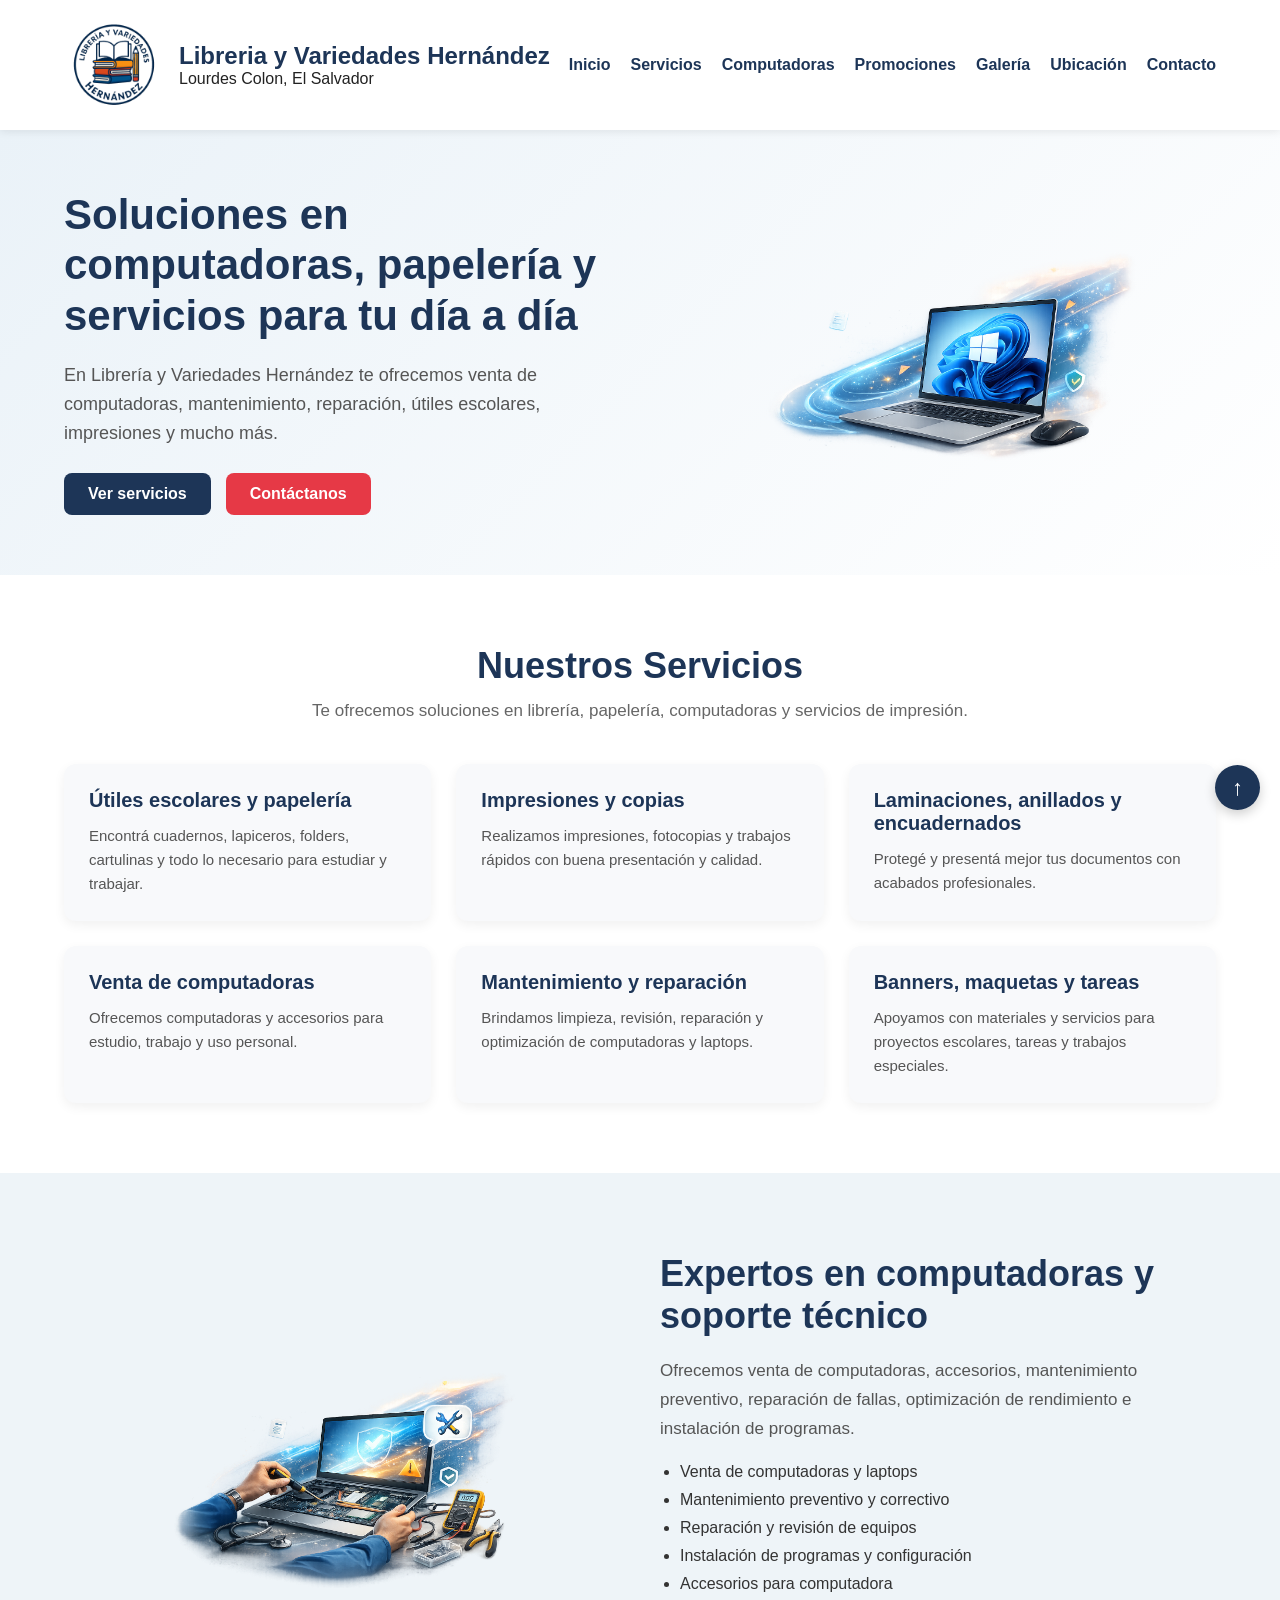
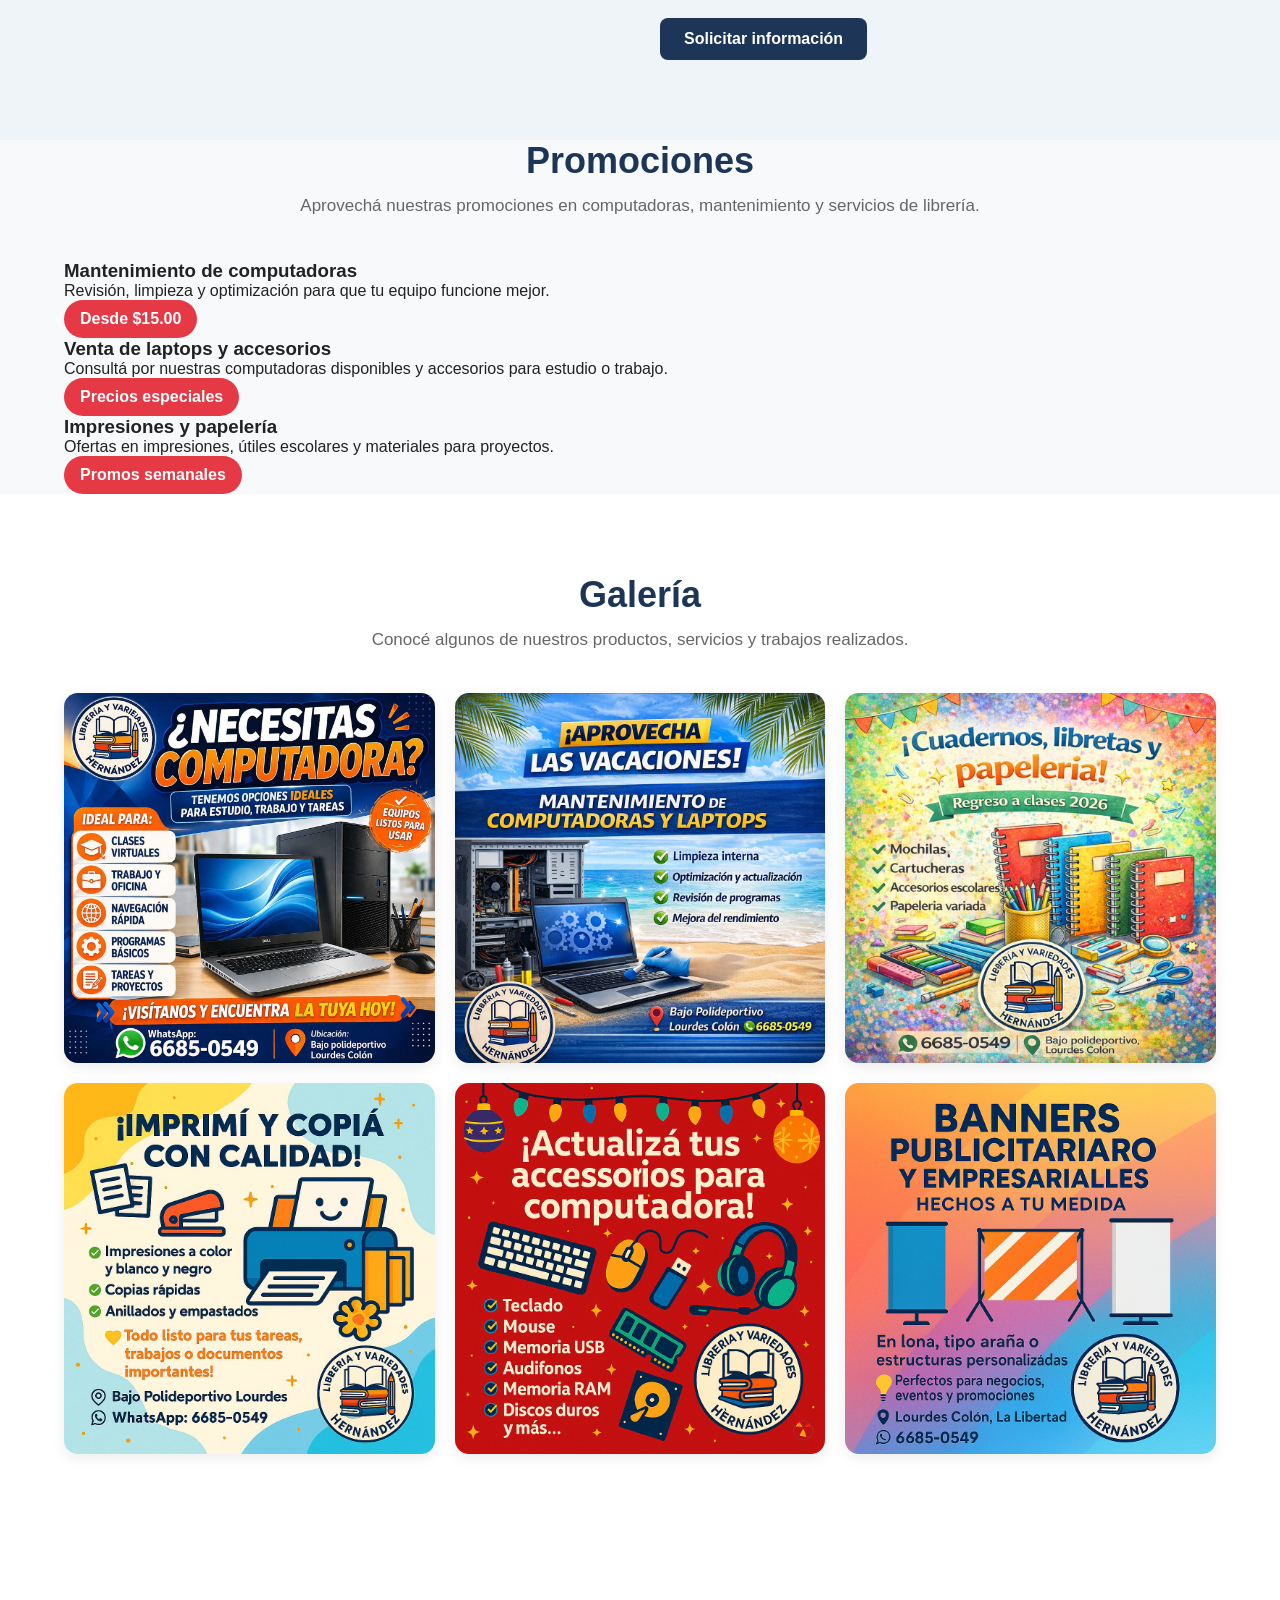
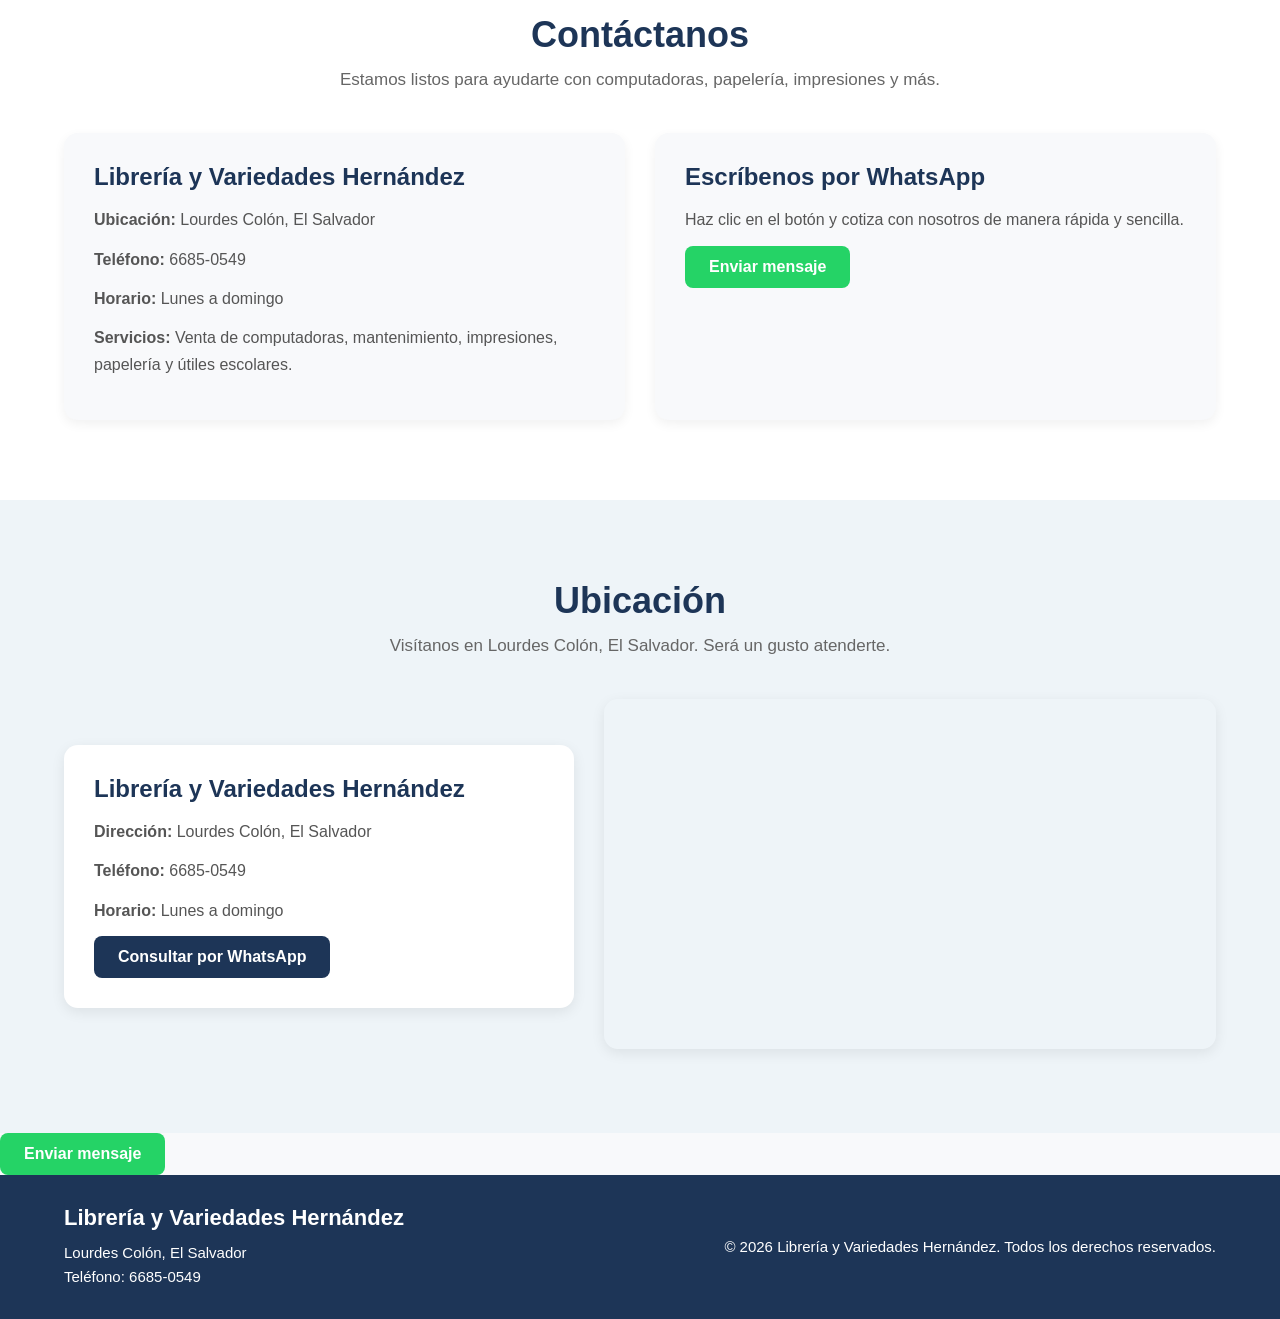
==== index.html @ 20ccd3ef "Primera versión de la página web" ====
<!DOCTYPE html>
<html lang="es">

<head>
    <meta charset="UTF-8">
    <meta name="viewport" content="width=device-width, initial-scale=1.0">
    <title>Libreria y Variedades Hernández</title>
    <link rel="stylesheet" href="css/estilos.css">
</head>

<body>
    <header class="encabezado">
        <div class="contenedor header-contenido">
            <div class="logo">
                <img src="img/logo.png" alt="Logo de Libreria y Variedades Hernández">
                <div class="texto-logo">
                    <h1>Libreria y Variedades Hernández</h1>
                    <p>Lourdes Colon, El Salvador</p>
                </div>
            </div>

            <nav class="menu">
                <ul>
                    <li><a href="#">Inicio</a></li>
                    <li><a href="#servicios">Servicios</a></li>
                    <li><a href="#computadoras">Computadoras</a></li>
                    <li><a href="#promociones">Promociones</a></li>
                    <li><a href="#galeria">Galería</a></li>
                    <li><a href="#ubicacion">Ubicación</a></li>
                    <li><a href="#contacto">Contacto</a></li>
                </ul>
            </nav>
        </div>
    </header>

    <section class="banner">
        <div class="contenedor banner-contenido">
            <div class="banner-texto">
                <h2>Soluciones en computadoras, papelería y servicios para tu día a día</h2>
                <p>
                    En Librería y Variedades Hernández te ofrecemos venta de computadoras,
                    mantenimiento, reparación, útiles escolares, impresiones y mucho más.
                </p>
                <div class="banner-botones">
                    <a href="#" class="btn btn-principal">Ver servicios</a>
                    <a href="#" class="btn btn-secundario">Contáctanos</a>
                </div>
            </div>

            <div class="banner-imagen">
                <img src="img/banner-computadora.png" alt="Servicios de computadoras y librería">
            </div>
        </div>
    </section>

    <section class="servicios" id="servicios">
        <div class="contenedor">
            <h2 class="titulo-seccion">Nuestros Servicios</h2>
            <p class="subtitulo-seccion">
                Te ofrecemos soluciones en librería, papelería, computadoras y servicios de impresión.
            </p>

            <div class="grid-servicios">
                <div class="tarjeta-servicio">
                    <h3>Útiles escolares y papelería</h3>
                    <p>Encontrá cuadernos, lapiceros, folders, cartulinas y todo lo necesario para estudiar y trabajar.
                    </p>
                </div>

                <div class="tarjeta-servicio">
                    <h3>Impresiones y copias</h3>
                    <p>Realizamos impresiones, fotocopias y trabajos rápidos con buena presentación y calidad.</p>
                </div>

                <div class="tarjeta-servicio">
                    <h3>Laminaciones, anillados y encuadernados</h3>
                    <p>Protegé y presentá mejor tus documentos con acabados profesionales.</p>
                </div>

                <div class="tarjeta-servicio">
                    <h3>Venta de computadoras</h3>
                    <p>Ofrecemos computadoras y accesorios para estudio, trabajo y uso personal.</p>
                </div>

                <div class="tarjeta-servicio">
                    <h3>Mantenimiento y reparación</h3>
                    <p>Brindamos limpieza, revisión, reparación y optimización de computadoras y laptops.</p>
                </div>

                <div class="tarjeta-servicio">
                    <h3>Banners, maquetas y tareas</h3>
                    <p>Apoyamos con materiales y servicios para proyectos escolares, tareas y trabajos especiales.</p>
                </div>
            </div>
        </div>
    </section>

    <section class="computadoras" id="computadoras">
        <div class="contenedor computadoras-contenido">
            <div class="computadoras-imagen">
                <img src="img/servicio-tecnico.png" alt="Servicio técnico y venta de computadoras">
            </div>

            <div class="computadoras-texto">
                <h2>Expertos en computadoras y soporte técnico</h2>
                <p>
                    Ofrecemos venta de computadoras, accesorios, mantenimiento preventivo,
                    reparación de fallas, optimización de rendimiento e instalación de programas.
                </p>

                <ul>
                    <li>Venta de computadoras y laptops</li>
                    <li>Mantenimiento preventivo y correctivo</li>
                    <li>Reparación y revisión de equipos</li>
                    <li>Instalación de programas y configuración</li>
                    <li>Accesorios para computadora</li>
                </ul>

                <a href="#" class="btn btn-principal">Solicitar información</a>
            </div>
        </div>
    </section>

    <section class="promociones" id="promociones">
        <div class="contenedor">
            <h2 class="titulo-seccion">Promociones</h2>
            <p class="subtitulo-seccion">
                Aprovechá nuestras promociones en computadoras, mantenimiento y servicios de librería.
            </p>

            <div class="grid-promociones">
                <div class="tarjeta-promocion">
                    <h3>Mantenimiento de computadoras</h3>
                    <p>Revisión, limpieza y optimización para que tu equipo funcione mejor.</p>
                    <span class="precio-promocion">Desde $15.00</span>
                </div>

                <div class="tarjeta-promocion">
                    <h3>Venta de laptops y accesorios</h3>
                    <p>Consultá por nuestras computadoras disponibles y accesorios para estudio o trabajo.</p>
                    <span class="precio-promocion">Precios especiales</span>
                </div>

                <div class="tarjeta-promocion">
                    <h3>Impresiones y papelería</h3>
                    <p>Ofertas en impresiones, útiles escolares y materiales para proyectos.</p>
                    <span class="precio-promocion">Promos semanales</span>
                </div>
            </div>
        </div>
    </section>

    <section class="galeria" id="galeria">
        <div class="contenedor">
            <h2 class="titulo-seccion">Galería</h2>
            <p class="subtitulo-seccion">
                Conocé algunos de nuestros productos, servicios y trabajos realizados.
            </p>

            <div class="grid-galeria">
                <div class="item-galeria">
                    <img src="img/venta-computadoras.jpeg" alt="Computadoras en venta">
                </div>
                <div class="item-galeria">
                    <img src="img/mantenimientos.jpeg" alt="Mantenimiento de computadoras">
                </div>
                <div class="item-galeria">
                    <img src="img/libreria.jpeg" alt="Artículos de librería">
                </div>
                <div class="item-galeria">
                    <img src="img/impresiones.jpeg" alt="Impresiones y papelería">
                </div>
                <div class="item-galeria">
                    <img src="img/accesorios.jpeg" alt="Accesorios para computadora">
                </div>
                <div class="item-galeria">
                    <img src="img/trabajos.jpeg" alt="Trabajos y servicios">
                </div>
            </div>
        </div>
    </section>

    <section class="contacto" id="contacto">
        <div class="contenedor">
            <h2 class="titulo-seccion">Contáctanos</h2>
            <p class="subtitulo-seccion">
                Estamos listos para ayudarte con computadoras, papelería, impresiones y más.
            </p>

            <div class="contacto-grid">
                <div class="contacto-info">
                    <h3>Librería y Variedades Hernández</h3>
                    <p><strong>Ubicación:</strong> Lourdes Colón, El Salvador</p>
                    <p><strong>Teléfono:</strong> 6685-0549</p>
                    <p><strong>Horario:</strong> Lunes a domingo</p>
                    <p><strong>Servicios:</strong> Venta de computadoras, mantenimiento, impresiones, papelería y útiles
                        escolares.</p>
                </div>

                <div class="contacto-accion">
                    <h3>Escríbenos por WhatsApp</h3>
                    <p>Haz clic en el botón y cotiza con nosotros de manera rápida y sencilla.</p>
                    <a href="https://wa.me/50366850549" target="_blank" class="btn btn-whatsapp">
                        Enviar mensaje
                    </a>
                </div>
            </div>
        </div>
    </section>

    <section class="ubicacion" id="ubicacion">
        <div class="contenedor">
            <h2 class="titulo-seccion">Ubicación</h2>
            <p class="subtitulo-seccion">
                Visítanos en Lourdes Colón, El Salvador. Será un gusto atenderte.
            </p>

            <div class="ubicacion-grid">
                <div class="ubicacion-info">
                    <h3>Librería y Variedades Hernández</h3>
                    <p><strong>Dirección:</strong> Lourdes Colón, El Salvador</p>
                    <p><strong>Teléfono:</strong> 6685-0549</p>
                    <p><strong>Horario:</strong> Lunes a domingo</p>
                    <a href="https://wa.me/50366850549" target="_blank" class="btn btn-principal">
                        Consultar por WhatsApp
                    </a>
                </div>

                <div class="ubicacion-mapa">
                    <iframe src="https://www.google.com/maps?q=Lourdes%20Col%C3%B3n%20El%20Salvador&output=embed"
                        width="100%" height="350" style="border:0;" allowfullscreen="" loading="lazy">
                    </iframe>
                </div>
            </div>
        </div>
    </section>


    <a href="https://wa.me/50366850549?text=Hola,%20quiero%20informaci%C3%B3n%20sobre%20sus%20servicios" target="_blank"
        class="btn btn-whatsapp">
        Enviar mensaje
    </a>
    <a href="#" class="btn-arriba">↑</a>
    <scrips src="js/scrips.js"></scrips>

    <footer class="footer">
        <div class="contenedor footer-contenido">
            <div class="footer-info">
                <h3>Librería y Variedades Hernández</h3>
                <p>Lourdes Colón, El Salvador</p>
                <p>Teléfono: 6685-0549</p>
            </div>

            <div class="footer-copy">
                <p>&copy; 2026 Librería y Variedades Hernández. Todos los derechos reservados.</p>
            </div>
        </div>
    </footer>
</body>

</html>
---- css/estilos.css ----
* {
    margin: 0;
    padding: 0;
    box-sizing: border-box;
}

body{
    font-family: Arial, sans-serif;
    background-color: #f8f9fb;
    color: #222;
}

.contenedor {
    width: 90%;
    max-width: 1200px;
    margin: 0 auto;
}

.encabezado {
  background-color: white;
  box-shadow: 0 2px 8px rgba(0, 0, 0, 0.08);
  padding: 15px 0;
  position: sticky;
  top: 0;
  z-index: 1000;
}

.header-contenido {
    display: flex;
    justify-content: space-between;
    align-items: center;
}

.logo {
    display: flex;
    align-items: center;
    gap: 15px
}

.logo img {
    width: 100px;
    height: 100px;
    object-fit: contain;
}

.texto-logo h1 {
    font-size: 24px;
    color: #1d3557;
}

.text-logo p {
    font-size: 14px;
    color: #666;
}

.menu ul {
    display: flex;
    list-style: none;
    gap: 20px;
}

.menu a {
    text-decoration: none;
    color: #1d3557;
    font-weight: bold;
    transition: color 0.3s ease;
}

.menu a:hover {
    color: #e63946;
}

.banner {
  background: linear-gradient(135deg, #eaf2f8, #ffffff);
  padding: 60px 0;
}

.banner-contenido {
  display: flex;
  align-items: center;
  justify-content: space-between;
  gap: 40px;
}

.banner-texto {
  flex: 1;
}

.banner-texto h2 {
  font-size: 42px;
  color: #1d3557;
  margin-bottom: 20px;
  line-height: 1.2;
}

.banner-texto p {
  font-size: 18px;
  color: #555;
  margin-bottom: 25px;
  line-height: 1.6;
}

.banner-botones {
  display: flex;
  gap: 15px;
  flex-wrap: wrap;
}

.btn {
  display: inline-block;
  padding: 12px 24px;
  border-radius: 8px;
  text-decoration: none;
  font-weight: bold;
  transition: all 0.3s ease;
}

.btn-principal {
  background-color: #1d3557;
  color: white;
}

.btn-principal:hover {
  background-color: #16324a;
}

.btn-secundario {
  background-color: #e63946;
  color: white;
}

.btn-secundario:hover {
  background-color: #c92d3a;
}

.banner-imagen {
  flex: 1;
  text-align: center;
}

.banner-imagen img {
  max-width: 100%;
  width: 450px;
}

.servicios {
  padding: 70px 0;
  background-color: #ffffff;
}

.titulo-seccion {
  text-align: center;
  font-size: 36px;
  color: #1d3557;
  margin-bottom: 10px;
}

.subtitulo-seccion {
  text-align: center;
  font-size: 17px;
  color: #666;
  max-width: 700px;
  margin: 0 auto 40px auto;
  line-height: 1.6;
}

.grid-servicios {
  display: grid;
  grid-template-columns: repeat(3, 1fr);
  gap: 25px;
}

.tarjeta-servicio {
  background-color: #f8f9fb;
  padding: 25px;
  border-radius: 12px;
  box-shadow: 0 4px 12px rgba(0, 0, 0, 0.06);
  transition: transform 0.3s ease, box-shadow 0.3s ease;
}

.tarjeta-servicio h3 {
  font-size: 20px;
  color: #1d3557;
  margin-bottom: 12px;
}

.tarjeta-servicio p {
  font-size: 15px;
  color: #555;
  line-height: 1.6;
}

.tarjeta-servicio:hover {
  transform: translateY(-5px);
  box-shadow: 0 8px 18px rgba(0, 0, 0, 0.1);
}

.computadoras {
  padding: 80px 0;
  background-color: #eef4f8;
}

.computadoras-contenido {
  display: flex;
  align-items: center;
  justify-content: space-between;
  gap: 40px;
}

.computadoras-imagen {
  flex: 1;
  text-align: center;
}

.computadoras-imagen img {
  width: 400px;
  max-width: 100%;
  border-radius: 16px;
}

.computadoras-texto {
  flex: 1;
}

.computadoras-texto h2 {
  font-size: 36px;
  color: #1d3557;
  margin-bottom: 20px;
}

.computadoras-texto p {
  font-size: 17px;
  color: #555;
  line-height: 1.7;
  margin-bottom: 20px;
}

.computadoras-texto ul {
  margin-bottom: 25px;
  padding-left: 20px;
}

.computadoras-texto li {
  font-size: 16px;
  color: #333;
  margin-bottom: 10px;
}

.contacto {
  padding: 80px 0;
  background-color: #ffffff;
}

.contacto-grid {
  display: grid;
  grid-template-columns: 1fr 1fr;
  gap: 30px;
  margin-top: 40px;
}

.contacto-info,
.contacto-accion {
  background-color: #f8f9fb;
  padding: 30px;
  border-radius: 14px;
  box-shadow: 0 4px 12px rgba(0, 0, 0, 0.06);
}

.contacto-info h3,
.contacto-accion h3 {
  font-size: 24px;
  color: #1d3557;
  margin-bottom: 15px;
}

.contacto-info p,
.contacto-accion p {
  font-size: 16px;
  color: #555;
  line-height: 1.7;
  margin-bottom: 12px;
}

.btn-whatsapp {
  background-color: #25d366;
  color: white;
}

.btn-whatsapp:hover {
  background-color: #1ebe5d;
}

.whatsapp-flotante {
  position: fixed;
  bottom: 20px;
  right: 20px;
  background-color: #25d366;
  color: white;
  text-decoration: none;
  padding: 14px 18px;
  border-radius: 50px;
  font-weight: bold;
  box-shadow: 0 4px 12px rgba(0, 0, 0, 0.2);
  z-index: 1000;
}

.whatsapp-flotante:hover {
  background-color: #1ebe5d;
}

.footer {
  background-color: #1d3557;
  color: white;
  padding: 30px 0;
}

.footer-contenido {
  display: flex;
  justify-content: space-between;
  align-items: center;
  gap: 20px;
  flex-wrap: wrap;
}

.footer-info h3 {
  font-size: 22px;
  margin-bottom: 10px;
}

.footer-info p,
.footer-copy p {
  font-size: 15px;
  line-height: 1.6;
}

@media (max-width: 992px) {
  .header-contenido,
  .banner-contenido,
  .computadoras-contenido,
  .footer-contenido {
    flex-direction: column;
    text-align: center;
  }

  .menu ul {
    flex-wrap: wrap;
    justify-content: center;
    margin-top: 15px;
  }

  .grid-servicios {
    grid-template-columns: repeat(2, 1fr);
  }

  .contacto-grid {
    grid-template-columns: 1fr;
  }

  .banner-texto h2 {
    font-size: 34px;
  }

  .computadoras-texto h2,
  .titulo-seccion {
    font-size: 30px;
  }
}

@media (max-width: 576px) {
  .contenedor {
    width: 92%;
  }

  .texto-logo h1 {
    font-size: 20px;
  }

  .texto-logo p {
    font-size: 13px;
  }

  .menu ul {
    gap: 12px;
  }

  .menu a {
    font-size: 14px;
  }

  .banner {
    padding: 40px 0;
  }

  .banner-texto h2 {
    font-size: 28px;
  }

  .banner-texto p {
    font-size: 16px;
  }

  .btn {
    width: 100%;
    text-align: center;
  }

  .grid-servicios {
    grid-template-columns: 1fr;
  }

  .tarjeta-servicio {
    padding: 20px;
  }

  .computadoras {
    padding: 50px 0;
  }

  .computadoras-texto h2 {
    font-size: 28px;
  }

  .computadoras-texto p,
  .computadoras-texto li,
  .contacto-info p,
  .contacto-accion p {
    font-size: 15px;
  }

  .contacto {
    padding: 50px 0;
  }

  .footer {
    text-align: center;
  }

  .whatsapp-flotante {
    bottom: 15px;
    right: 15px;
    padding: 12px 16px;
    font-size: 14px;
  }
}
@media (max-width: 576px) {
  .promociones,
  .galeria,
  .contacto,
  .ubicacion,
  .computadoras,
  .servicios {
    padding: 45px 0;
  }

  .titulo-seccion {
    font-size: 28px;
  }

  .subtitulo-seccion {
    font-size: 14px;
    margin-bottom: 25px;
  }

  .tarjeta-promocion,
  .tarjeta-servicio,
  .contacto-info,
  .contacto-accion,
  .ubicacion-info {
    padding: 20px;
  }
}

.precio-promocion {
  display: inline-block;
  background-color: #e63946;
  color: white;
  padding: 10px 16px;
  border-radius: 30px;
  font-weight: bold;
}
.galeria {
  padding: 80px 0;
  background-color: #ffffff;
}

.grid-galeria {
  display: grid;
  grid-template-columns: repeat(3, 1fr);
  gap: 20px;
  margin-top: 40px;
}

.item-galeria {
  overflow: hidden;
  border-radius: 14px;
  box-shadow: 0 4px 14px rgba(0, 0, 0, 0.08);
}

.item-galeria img {
  width: 100%;
  aspect-ratio: 1 / 1;
  object-fit: cover;
  display: block;
  transition: transform 0.3s ease;
}

.item-galeria img:hover {
  transform: scale(1.05);
}
.ubicacion {
  padding: 80px 0;
  background-color: #eef4f8;
}

.ubicacion-grid {
  display: grid;
  grid-template-columns: 1fr 1.2fr;
  gap: 30px;
  margin-top: 40px;
  align-items: center;
}

.ubicacion-info {
  background-color: white;
  padding: 30px;
  border-radius: 14px;
  box-shadow: 0 4px 14px rgba(0, 0, 0, 0.08);
}

.ubicacion-info h3 {
  font-size: 24px;
  color: #1d3557;
  margin-bottom: 15px;
}

.ubicacion-info p {
  font-size: 16px;
  color: #555;
  line-height: 1.7;
  margin-bottom: 12px;
}

.ubicacion-mapa iframe {
  border-radius: 14px;
  box-shadow: 0 4px 14px rgba(0, 0, 0, 0.08);
}
html {
  scroll-behavior: smooth;
}
.btn-arriba {
  position: fixed;
  bottom: 90px;
  right: 20px;
  width: 45px;
  height: 45px;
  background-color: #1d3557;
  color: white;
  text-decoration: none;
  border-radius: 50%;
  display: flex;
  align-items: center;
  justify-content: center;
  font-size: 22px;
  box-shadow: 0 4px 12px rgba(0, 0, 0, 0.2);
  z-index: 1000;
  transition: background-color 0.3s ease, transform 0.3s ease;
}

.btn-arriba:hover {
  background-color: #16324a;
  transform: translateY(-3px);
}
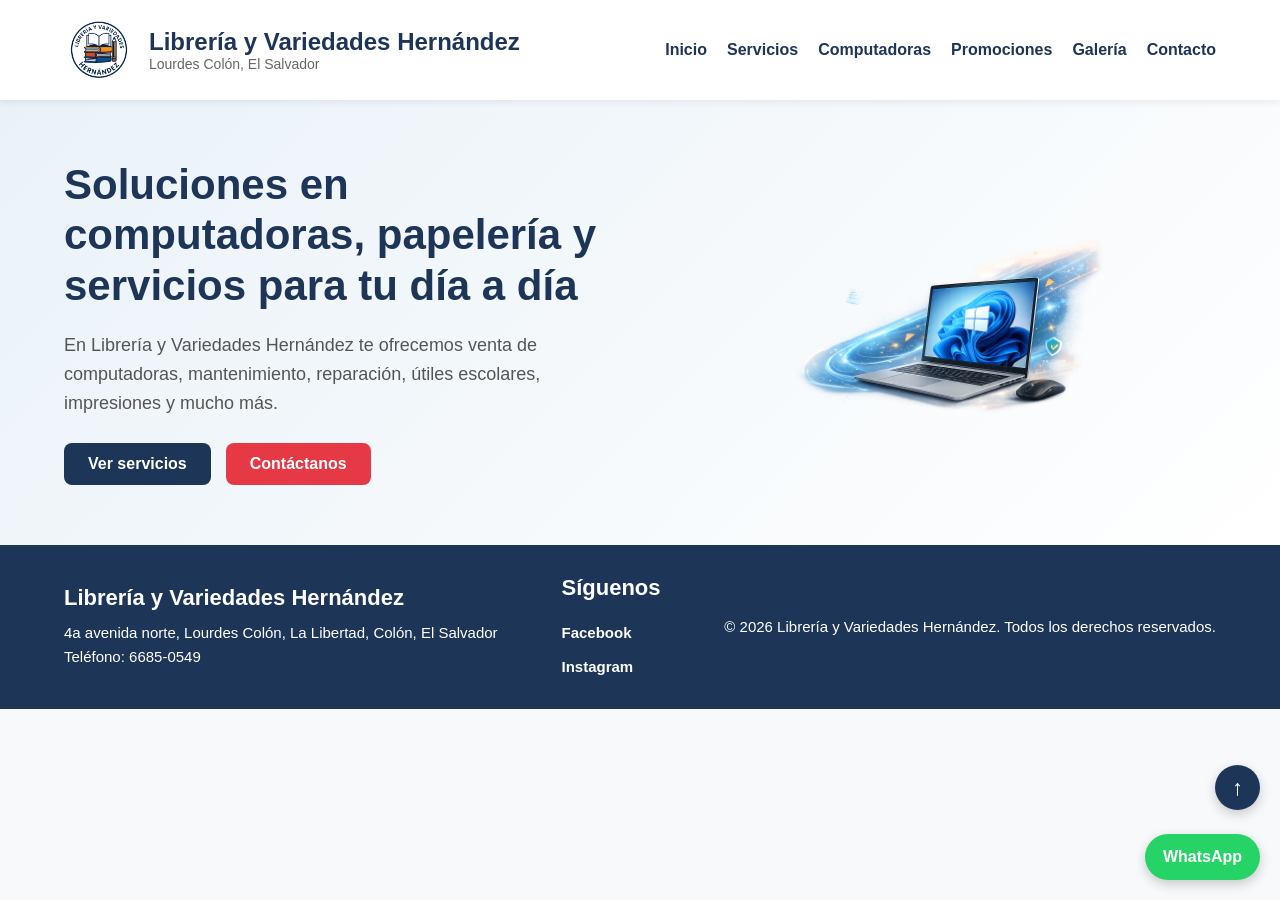
==== commit 75ffc2fd: "Refactor index.html structure and content" ====
--- a/index.html
+++ b/index.html
@@ -1,254 +1,73 @@
-<!DOCTYPE html>
+<!doctype html>
 <html lang="es">
 
 <head>
-    <meta charset="UTF-8">
-    <meta name="viewport" content="width=device-width, initial-scale=1.0">
-    <title>Libreria y Variedades Hernández</title>
-    <link rel="stylesheet" href="css/estilos.css">
+  <meta charset="UTF-8" />
+  <meta name="viewport" content="width=device-width, initial-scale=1.0" />
+  <title>Inicio | Librería y Variedades Hernández</title>
+  <link rel="stylesheet" href="css/estilos.css" />
 </head>
 
 <body>
-    <header class="encabezado">
-        <div class="contenedor header-contenido">
-            <div class="logo">
-                <img src="img/logo.png" alt="Logo de Libreria y Variedades Hernández">
-                <div class="texto-logo">
-                    <h1>Libreria y Variedades Hernández</h1>
-                    <p>Lourdes Colon, El Salvador</p>
-                </div>
-            </div>
+  <header class="encabezado">
+    <div class="contenedor header-contenido">
+      <div class="logo">
+        <img src="img/logo.png" alt="Logo de Librería y Variedades Hernández" />
+        <div class="texto-logo">
+          <h1>Librería y Variedades Hernández</h1>
+          <p>Lourdes Colón, El Salvador</p>
+        </div>
+      </div>
 
-            <nav class="menu">
-                <ul>
-                    <li><a href="#">Inicio</a></li>
-                    <li><a href="#servicios">Servicios</a></li>
-                    <li><a href="#computadoras">Computadoras</a></li>
-                    <li><a href="#promociones">Promociones</a></li>
-                    <li><a href="#galeria">Galería</a></li>
-                    <li><a href="#ubicacion">Ubicación</a></li>
-                    <li><a href="#contacto">Contacto</a></li>
-                </ul>
-            </nav>
+      <nav class="menu">
+        <ul>
+          <li><a href="index.html">Inicio</a></li>
+          <li><a href="servicios.html">Servicios</a></li>
+          <li><a href="computadoras.html">Computadoras</a></li>
+          <li><a href="promociones.html">Promociones</a></li>
+          <li><a href="galeria.html">Galería</a></li>
+          <li><a href="contacto.html">Contacto</a></li>
+        </ul>
+      </nav>
+    </div>
+  </header>
+
+  <section class="banner">
+    <div class="contenedor banner-contenido">
+      <div class="banner-texto">
+        <h2>
+          Soluciones en computadoras, papelería y servicios para tu día a día
+        </h2>
+        <p>
+          En Librería y Variedades Hernández te ofrecemos venta de
+          computadoras, mantenimiento, reparación, útiles escolares,
+          impresiones y mucho más.
+        </p>
+        <div class="banner-botones">
+          <a href="servicios.html" class="btn btn-principal">Ver servicios</a>
+          <a href="contacto.html" class="btn btn-secundario">Contáctanos</a>
         </div>
-    </header>
+      </div>
 
-    <section class="banner">
-        <div class="contenedor banner-contenido">
-            <div class="banner-texto">
-                <h2>Soluciones en computadoras, papelería y servicios para tu día a día</h2>
-                <p>
-                    En Librería y Variedades Hernández te ofrecemos venta de computadoras,
-                    mantenimiento, reparación, útiles escolares, impresiones y mucho más.
-                </p>
-                <div class="banner-botones">
-                    <a href="#" class="btn btn-principal">Ver servicios</a>
-                    <a href="#" class="btn btn-secundario">Contáctanos</a>
-                </div>
-            </div>
+      <div class="banner-imagen">
+        <img src="img/banner-computadora.png" alt="Servicios de computadoras y librería" />
+      </div>
+    </div>
+  </section>
 
-            <div class="banner-imagen">
-                <img src="img/banner-computadora.png" alt="Servicios de computadoras y librería">
-            </div>
-        </div>
-    </section>
-
-    <section class="servicios" id="servicios">
-        <div class="contenedor">
-            <h2 class="titulo-seccion">Nuestros Servicios</h2>
-            <p class="subtitulo-seccion">
-                Te ofrecemos soluciones en librería, papelería, computadoras y servicios de impresión.
-            </p>
-
-            <div class="grid-servicios">
-                <div class="tarjeta-servicio">
-                    <h3>Útiles escolares y papelería</h3>
-                    <p>Encontrá cuadernos, lapiceros, folders, cartulinas y todo lo necesario para estudiar y trabajar.
-                    </p>
-                </div>
-
-                <div class="tarjeta-servicio">
-                    <h3>Impresiones y copias</h3>
-                    <p>Realizamos impresiones, fotocopias y trabajos rápidos con buena presentación y calidad.</p>
-                </div>
-
-                <div class="tarjeta-servicio">
-                    <h3>Laminaciones, anillados y encuadernados</h3>
-                    <p>Protegé y presentá mejor tus documentos con acabados profesionales.</p>
-                </div>
-
-                <div class="tarjeta-servicio">
-                    <h3>Venta de computadoras</h3>
-                    <p>Ofrecemos computadoras y accesorios para estudio, trabajo y uso personal.</p>
-                </div>
-
-                <div class="tarjeta-servicio">
-                    <h3>Mantenimiento y reparación</h3>
-                    <p>Brindamos limpieza, revisión, reparación y optimización de computadoras y laptops.</p>
-                </div>
-
-                <div class="tarjeta-servicio">
-                    <h3>Banners, maquetas y tareas</h3>
-                    <p>Apoyamos con materiales y servicios para proyectos escolares, tareas y trabajos especiales.</p>
-                </div>
-            </div>
-        </div>
-    </section>
-
-    <section class="computadoras" id="computadoras">
-        <div class="contenedor computadoras-contenido">
-            <div class="computadoras-imagen">
-                <img src="img/servicio-tecnico.png" alt="Servicio técnico y venta de computadoras">
-            </div>
-
-            <div class="computadoras-texto">
-                <h2>Expertos en computadoras y soporte técnico</h2>
-                <p>
-                    Ofrecemos venta de computadoras, accesorios, mantenimiento preventivo,
-                    reparación de fallas, optimización de rendimiento e instalación de programas.
-                </p>
-
-                <ul>
-                    <li>Venta de computadoras y laptops</li>
-                    <li>Mantenimiento preventivo y correctivo</li>
-                    <li>Reparación y revisión de equipos</li>
-                    <li>Instalación de programas y configuración</li>
-                    <li>Accesorios para computadora</li>
-                </ul>
-
-                <a href="#" class="btn btn-principal">Solicitar información</a>
-            </div>
-        </div>
-    </section>
-
-    <section class="promociones" id="promociones">
-        <div class="contenedor">
-            <h2 class="titulo-seccion">Promociones</h2>
-            <p class="subtitulo-seccion">
-                Aprovechá nuestras promociones en computadoras, mantenimiento y servicios de librería.
-            </p>
-
-            <div class="grid-promociones">
-                <div class="tarjeta-promocion">
-                    <h3>Mantenimiento de computadoras</h3>
-                    <p>Revisión, limpieza y optimización para que tu equipo funcione mejor.</p>
-                    <span class="precio-promocion">Desde $15.00</span>
-                </div>
-
-                <div class="tarjeta-promocion">
-                    <h3>Venta de laptops y accesorios</h3>
-                    <p>Consultá por nuestras computadoras disponibles y accesorios para estudio o trabajo.</p>
-                    <span class="precio-promocion">Precios especiales</span>
-                </div>
-
-                <div class="tarjeta-promocion">
-                    <h3>Impresiones y papelería</h3>
-                    <p>Ofertas en impresiones, útiles escolares y materiales para proyectos.</p>
-                    <span class="precio-promocion">Promos semanales</span>
-                </div>
-            </div>
-        </div>
-    </section>
-
-    <section class="galeria" id="galeria">
-        <div class="contenedor">
-            <h2 class="titulo-seccion">Galería</h2>
-            <p class="subtitulo-seccion">
-                Conocé algunos de nuestros productos, servicios y trabajos realizados.
-            </p>
-
-            <div class="grid-galeria">
-                <div class="item-galeria">
-                    <img src="img/venta-computadoras.jpeg" alt="Computadoras en venta">
-                </div>
-                <div class="item-galeria">
-                    <img src="img/mantenimientos.jpeg" alt="Mantenimiento de computadoras">
-                </div>
-                <div class="item-galeria">
-                    <img src="img/libreria.jpeg" alt="Artículos de librería">
-                </div>
-                <div class="item-galeria">
-                    <img src="img/impresiones.jpeg" alt="Impresiones y papelería">
-                </div>
-                <div class="item-galeria">
-                    <img src="img/accesorios.jpeg" alt="Accesorios para computadora">
-                </div>
-                <div class="item-galeria">
-                    <img src="img/trabajos.jpeg" alt="Trabajos y servicios">
-                </div>
-            </div>
-        </div>
-    </section>
-
-    <section class="contacto" id="contacto">
-        <div class="contenedor">
-            <h2 class="titulo-seccion">Contáctanos</h2>
-            <p class="subtitulo-seccion">
-                Estamos listos para ayudarte con computadoras, papelería, impresiones y más.
-            </p>
-
-            <div class="contacto-grid">
-                <div class="contacto-info">
-                    <h3>Librería y Variedades Hernández</h3>
-                    <p><strong>Ubicación:</strong> Lourdes Colón, El Salvador</p>
-                    <p><strong>Teléfono:</strong> 6685-0549</p>
-                    <p><strong>Horario:</strong> Lunes a domingo</p>
-                    <p><strong>Servicios:</strong> Venta de computadoras, mantenimiento, impresiones, papelería y útiles
-                        escolares.</p>
-                </div>
-
-                <div class="contacto-accion">
-                    <h3>Escríbenos por WhatsApp</h3>
-                    <p>Haz clic en el botón y cotiza con nosotros de manera rápida y sencilla.</p>
-                    <a href="https://wa.me/50366850549" target="_blank" class="btn btn-whatsapp">
-                        Enviar mensaje
-                    </a>
-                </div>
-            </div>
-        </div>
-    </section>
-
-    <section class="ubicacion" id="ubicacion">
-        <div class="contenedor">
-            <h2 class="titulo-seccion">Ubicación</h2>
-            <p class="subtitulo-seccion">
-                Visítanos en Lourdes Colón, El Salvador. Será un gusto atenderte.
-            </p>
-
-            <div class="ubicacion-grid">
-                <div class="ubicacion-info">
-                    <h3>Librería y Variedades Hernández</h3>
-                    <p><strong>Dirección:</strong> Lourdes Colón, El Salvador</p>
-                    <p><strong>Teléfono:</strong> 6685-0549</p>
-                    <p><strong>Horario:</strong> Lunes a domingo</p>
-                    <a href="https://wa.me/50366850549" target="_blank" class="btn btn-principal">
-                        Consultar por WhatsApp
-                    </a>
-                </div>
-
-                <div class="ubicacion-mapa">
-                    <iframe src="https://www.google.com/maps?q=Lourdes%20Col%C3%B3n%20El%20Salvador&output=embed"
-                        width="100%" height="350" style="border:0;" allowfullscreen="" loading="lazy">
-                    </iframe>
-                </div>
-            </div>
-        </div>
-    </section>
-
-
-    <a href="https://wa.me/50366850549?text=Hola,%20quiero%20informaci%C3%B3n%20sobre%20sus%20servicios" target="_blank"
-        class="btn btn-whatsapp">
-        Enviar mensaje
-    </a>
-    <a href="#" class="btn-arriba">↑</a>
-    <scrips src="js/scrips.js"></scrips>
-
-    <footer class="footer">
+ <footer class="footer">
         <div class="contenedor footer-contenido">
             <div class="footer-info">
                 <h3>Librería y Variedades Hernández</h3>
-                <p>Lourdes Colón, El Salvador</p>
+                <p>4a avenida norte, Lourdes Colón, La Libertad, Colón, El Salvador</p>
                 <p>Teléfono: 6685-0549</p>
+            </div>
+
+            <div class="footer-redes">
+                <h3>Síguenos</h3>
+                <a href="https://www.facebook.com/share/18HKqvqfT9/?mibextid=wwXIfr" target="_blank">Facebook</a>
+                <a href="https://www.instagram.com/_variedades_hernandez_?igsh=MW1meWZqdTJxNTM4Nw%3D%3D&utm_source=qr"
+                    target="_blank">Instagram</a>
             </div>
 
             <div class="footer-copy">
@@ -256,6 +75,11 @@
             </div>
         </div>
     </footer>
+
+    <a href="https://wa.me/50366850549" class="whatsapp-flotante" target="_blank">WhatsApp</a>
+    <a href="#" class="btn-arriba">↑</a>
+
+    <script src="js/script.js"></script>
 </body>
 
-</html>+</html>
--- a/css/estilos.css
+++ b/css/estilos.css
@@ -1,20 +1,99 @@
+/* =========================================================
+   ESTILOS GENERALES
+   Se usan en todas las páginas:
+   - index.html
+   - servicios.html
+   - computadoras.html
+   - promociones.html
+   - galeria.html
+   - contacto.html
+========================================================= */
+
 * {
-    margin: 0;
-    padding: 0;
-    box-sizing: border-box;
-}
-
-body{
-    font-family: Arial, sans-serif;
-    background-color: #f8f9fb;
-    color: #222;
+  margin: 0;
+  padding: 0;
+  box-sizing: border-box;
+}
+
+html {
+  scroll-behavior: smooth;
+}
+
+body {
+  font-family: Arial, sans-serif;
+  background-color: #f8f9fb;
+  color: #222;
 }
 
 .contenedor {
-    width: 90%;
-    max-width: 1200px;
-    margin: 0 auto;
-}
+  width: 90%;
+  max-width: 1200px;
+  margin: 0 auto;
+}
+
+.pagina-interna {
+  padding: 80px 0;
+}
+
+.titulo-seccion {
+  text-align: center;
+  font-size: 36px;
+  color: #1d3557;
+  margin-bottom: 10px;
+}
+
+.subtitulo-seccion {
+  text-align: center;
+  font-size: 17px;
+  color: #666;
+  max-width: 700px;
+  margin: 0 auto 40px auto;
+  line-height: 1.6;
+}
+
+/* =========================================================
+   BOTONES GENERALES
+========================================================= */
+
+.btn {
+  display: inline-block;
+  padding: 12px 24px;
+  border-radius: 8px;
+  text-decoration: none;
+  font-weight: bold;
+  transition: all 0.3s ease;
+}
+
+.btn-principal {
+  background-color: #1d3557;
+  color: white;
+}
+
+.btn-principal:hover {
+  background-color: #16324a;
+}
+
+.btn-secundario {
+  background-color: #e63946;
+  color: white;
+}
+
+.btn-secundario:hover {
+  background-color: #c92d3a;
+}
+
+.btn-whatsapp {
+  background-color: #25d366;
+  color: white;
+}
+
+.btn-whatsapp:hover {
+  background-color: #1ebe5d;
+}
+
+/* =========================================================
+   HEADER / ENCABEZADO
+========================================================= */
 
 .encabezado {
   background-color: white;
@@ -26,49 +105,54 @@
 }
 
 .header-contenido {
-    display: flex;
-    justify-content: space-between;
-    align-items: center;
+  display: flex;
+  justify-content: space-between;
+  align-items: center;
 }
 
 .logo {
-    display: flex;
-    align-items: center;
-    gap: 15px
+  display: flex;
+  align-items: center;
+  gap: 15px;
 }
 
 .logo img {
-    width: 100px;
-    height: 100px;
-    object-fit: contain;
+  width: 70px;
+  height: 70px;
+  object-fit: contain;
 }
 
 .texto-logo h1 {
-    font-size: 24px;
-    color: #1d3557;
-}
-
-.text-logo p {
-    font-size: 14px;
-    color: #666;
+  font-size: 24px;
+  color: #1d3557;
+}
+
+.texto-logo p {
+  font-size: 14px;
+  color: #666;
 }
 
 .menu ul {
-    display: flex;
-    list-style: none;
-    gap: 20px;
+  display: flex;
+  list-style: none;
+  gap: 20px;
 }
 
 .menu a {
-    text-decoration: none;
-    color: #1d3557;
-    font-weight: bold;
-    transition: color 0.3s ease;
+  text-decoration: none;
+  color: #1d3557;
+  font-weight: bold;
+  transition: color 0.3s ease;
 }
 
 .menu a:hover {
-    color: #e63946;
-}
+  color: #e63946;
+}
+
+/* =========================================================
+   INDEX.HTML
+   BLOQUE: BANNER PRINCIPAL
+========================================================= */
 
 .banner {
   background: linear-gradient(135deg, #eaf2f8, #ffffff);
@@ -106,33 +190,6 @@
   flex-wrap: wrap;
 }
 
-.btn {
-  display: inline-block;
-  padding: 12px 24px;
-  border-radius: 8px;
-  text-decoration: none;
-  font-weight: bold;
-  transition: all 0.3s ease;
-}
-
-.btn-principal {
-  background-color: #1d3557;
-  color: white;
-}
-
-.btn-principal:hover {
-  background-color: #16324a;
-}
-
-.btn-secundario {
-  background-color: #e63946;
-  color: white;
-}
-
-.btn-secundario:hover {
-  background-color: #c92d3a;
-}
-
 .banner-imagen {
   flex: 1;
   text-align: center;
@@ -140,28 +197,17 @@
 
 .banner-imagen img {
   max-width: 100%;
-  width: 450px;
-}
+  width: 380px;
+}
+
+/* =========================================================
+   SERVICIOS.HTML
+   BLOQUE: SERVICIOS
+========================================================= */
 
 .servicios {
   padding: 70px 0;
   background-color: #ffffff;
-}
-
-.titulo-seccion {
-  text-align: center;
-  font-size: 36px;
-  color: #1d3557;
-  margin-bottom: 10px;
-}
-
-.subtitulo-seccion {
-  text-align: center;
-  font-size: 17px;
-  color: #666;
-  max-width: 700px;
-  margin: 0 auto 40px auto;
-  line-height: 1.6;
 }
 
 .grid-servicios {
@@ -195,6 +241,11 @@
   box-shadow: 0 8px 18px rgba(0, 0, 0, 0.1);
 }
 
+/* =========================================================
+   COMPUTADORAS.HTML
+   BLOQUE: COMPUTADORAS Y SOPORTE TÉCNICO
+========================================================= */
+
 .computadoras {
   padding: 80px 0;
   background-color: #eef4f8;
@@ -245,6 +296,100 @@
   color: #333;
   margin-bottom: 10px;
 }
+
+/* =========================================================
+   PROMOCIONES.HTML
+   BLOQUE: PROMOCIONES
+========================================================= */
+
+.promociones {
+  padding: 80px 0;
+  background-color: #eef4f8;
+}
+
+.grid-promociones {
+  display: grid;
+  grid-template-columns: repeat(3, 1fr);
+  gap: 25px;
+  margin-top: 40px;
+}
+
+.tarjeta-promocion {
+  background-color: white;
+  padding: 30px;
+  border-radius: 14px;
+  box-shadow: 0 4px 14px rgba(0, 0, 0, 0.08);
+  text-align: center;
+  transition: transform 0.3s ease, box-shadow 0.3s ease;
+}
+
+.tarjeta-promocion:hover {
+  transform: translateY(-6px);
+  box-shadow: 0 8px 20px rgba(0, 0, 0, 0.12);
+}
+
+.tarjeta-promocion h3 {
+  font-size: 22px;
+  color: #1d3557;
+  margin-bottom: 15px;
+}
+
+.tarjeta-promocion p {
+  font-size: 15px;
+  color: #555;
+  line-height: 1.6;
+  margin-bottom: 18px;
+}
+
+.precio-promocion {
+  display: inline-block;
+  background-color: #e63946;
+  color: white;
+  padding: 10px 16px;
+  border-radius: 30px;
+  font-weight: bold;
+}
+
+/* =========================================================
+   GALERIA.HTML
+   BLOQUE: GALERÍA
+========================================================= */
+
+.galeria {
+  padding: 80px 0;
+  background-color: #ffffff;
+}
+
+.grid-galeria {
+  display: grid;
+  grid-template-columns: repeat(3, 1fr);
+  gap: 20px;
+  margin-top: 40px;
+}
+
+.item-galeria {
+  overflow: hidden;
+  border-radius: 14px;
+  box-shadow: 0 4px 14px rgba(0, 0, 0, 0.08);
+  aspect-ratio: 1 / 1;
+}
+
+.item-galeria img {
+  width: 100%;
+  aspect-ratio: 1 / 1;
+  object-fit: cover;
+  display: block;
+  transition: transform 0.3s ease;
+}
+
+.item-galeria img:hover {
+  transform: scale(1.05);
+}
+
+/* =========================================================
+   CONTACTO.HTML
+   BLOQUE: CONTACTO
+========================================================= */
 
 .contacto {
   padding: 80px 0;
@@ -281,14 +426,143 @@
   margin-bottom: 12px;
 }
 
-.btn-whatsapp {
-  background-color: #25d366;
+/* =========================================================
+   CONTACTO.HTML
+   BLOQUE EXTRA: ENLACES Y REDES
+========================================================= */
+
+.contacto-info a,
+.ubicacion-info a,
+.footer a {
+  color: #1d3557;
+  text-decoration: none;
+  font-weight: 600;
+}
+
+.contacto-info a:hover,
+.ubicacion-info a:hover,
+.footer a:hover {
+  color: #e63946;
+}
+
+.contacto-redes {
+  display: flex;
+  gap: 12px;
+  flex-wrap: wrap;
+  margin-top: 18px;
+}
+
+.contacto-redes a {
+  display: inline-block;
+  background-color: #eef4f8;
+  padding: 10px 16px;
+  border-radius: 30px;
+}
+
+/* =========================================================
+   CONTACTO.HTML
+   BLOQUE: UBICACIÓN Y MAPA
+========================================================= */
+
+.ubicacion {
+  padding: 80px 0;
+  background-color: #eef4f8;
+}
+
+.ubicacion-grid {
+  display: grid;
+  grid-template-columns: 1fr 1.2fr;
+  gap: 30px;
+  margin-top: 40px;
+  align-items: center;
+}
+
+.ubicacion-info {
+  background-color: white;
+  padding: 30px;
+  border-radius: 14px;
+  box-shadow: 0 4px 14px rgba(0, 0, 0, 0.08);
+  text-align: left;
+}
+
+.ubicacion-info h3 {
+  font-size: 24px;
+  color: #1d3557;
+  margin-bottom: 15px;
+}
+
+.ubicacion-info p {
+  font-size: 16px;
+  color: #555;
+  line-height: 1.7;
+  margin-bottom: 12px;
+}
+
+.ubicacion-mapa iframe {
+  border-radius: 14px;
+  box-shadow: 0 4px 14px rgba(0, 0, 0, 0.08);
+}
+
+/* =========================================================
+   FOOTER
+========================================================= */
+
+.footer {
+  background-color: #1d3557;
   color: white;
-}
-
-.btn-whatsapp:hover {
-  background-color: #1ebe5d;
-}
+  padding: 30px 0;
+}
+
+.footer-contenido {
+  display: flex;
+  justify-content: space-between;
+  align-items: center;
+  gap: 20px;
+  flex-wrap: wrap;
+}
+
+.footer-info h3 {
+  font-size: 22px;
+  margin-bottom: 10px;
+}
+
+.footer-info p,
+.footer-copy p,
+.footer-redes a {
+  font-size: 15px;
+  line-height: 1.6;
+}
+
+/* =========================================================
+   FOOTER
+   BLOQUE EXTRA: REDES SOCIALES
+========================================================= */
+
+.footer-redes {
+  display: flex;
+  flex-direction: column;
+  gap: 10px;
+}
+
+.footer-redes h3 {
+  font-size: 22px;
+  margin-bottom: 10px;
+}
+
+.footer-redes a {
+  color: white;
+  text-decoration: none;
+  font-size: 15px;
+  line-height: 1.6;
+}
+
+.footer-redes a:hover {
+  color: #a8dadc;
+}
+
+/* =========================================================
+   BOTÓN FLOTANTE DE WHATSAPP
+========================================================= */
 
 .whatsapp-flotante {
   position: fixed;
@@ -308,245 +582,10 @@
   background-color: #1ebe5d;
 }
 
-.footer {
-  background-color: #1d3557;
-  color: white;
-  padding: 30px 0;
-}
-
-.footer-contenido {
-  display: flex;
-  justify-content: space-between;
-  align-items: center;
-  gap: 20px;
-  flex-wrap: wrap;
-}
-
-.footer-info h3 {
-  font-size: 22px;
-  margin-bottom: 10px;
-}
-
-.footer-info p,
-.footer-copy p {
-  font-size: 15px;
-  line-height: 1.6;
-}
-
-@media (max-width: 992px) {
-  .header-contenido,
-  .banner-contenido,
-  .computadoras-contenido,
-  .footer-contenido {
-    flex-direction: column;
-    text-align: center;
-  }
-
-  .menu ul {
-    flex-wrap: wrap;
-    justify-content: center;
-    margin-top: 15px;
-  }
-
-  .grid-servicios {
-    grid-template-columns: repeat(2, 1fr);
-  }
-
-  .contacto-grid {
-    grid-template-columns: 1fr;
-  }
-
-  .banner-texto h2 {
-    font-size: 34px;
-  }
-
-  .computadoras-texto h2,
-  .titulo-seccion {
-    font-size: 30px;
-  }
-}
-
-@media (max-width: 576px) {
-  .contenedor {
-    width: 92%;
-  }
-
-  .texto-logo h1 {
-    font-size: 20px;
-  }
-
-  .texto-logo p {
-    font-size: 13px;
-  }
-
-  .menu ul {
-    gap: 12px;
-  }
-
-  .menu a {
-    font-size: 14px;
-  }
-
-  .banner {
-    padding: 40px 0;
-  }
-
-  .banner-texto h2 {
-    font-size: 28px;
-  }
-
-  .banner-texto p {
-    font-size: 16px;
-  }
-
-  .btn {
-    width: 100%;
-    text-align: center;
-  }
-
-  .grid-servicios {
-    grid-template-columns: 1fr;
-  }
-
-  .tarjeta-servicio {
-    padding: 20px;
-  }
-
-  .computadoras {
-    padding: 50px 0;
-  }
-
-  .computadoras-texto h2 {
-    font-size: 28px;
-  }
-
-  .computadoras-texto p,
-  .computadoras-texto li,
-  .contacto-info p,
-  .contacto-accion p {
-    font-size: 15px;
-  }
-
-  .contacto {
-    padding: 50px 0;
-  }
-
-  .footer {
-    text-align: center;
-  }
-
-  .whatsapp-flotante {
-    bottom: 15px;
-    right: 15px;
-    padding: 12px 16px;
-    font-size: 14px;
-  }
-}
-@media (max-width: 576px) {
-  .promociones,
-  .galeria,
-  .contacto,
-  .ubicacion,
-  .computadoras,
-  .servicios {
-    padding: 45px 0;
-  }
-
-  .titulo-seccion {
-    font-size: 28px;
-  }
-
-  .subtitulo-seccion {
-    font-size: 14px;
-    margin-bottom: 25px;
-  }
-
-  .tarjeta-promocion,
-  .tarjeta-servicio,
-  .contacto-info,
-  .contacto-accion,
-  .ubicacion-info {
-    padding: 20px;
-  }
-}
-
-.precio-promocion {
-  display: inline-block;
-  background-color: #e63946;
-  color: white;
-  padding: 10px 16px;
-  border-radius: 30px;
-  font-weight: bold;
-}
-.galeria {
-  padding: 80px 0;
-  background-color: #ffffff;
-}
-
-.grid-galeria {
-  display: grid;
-  grid-template-columns: repeat(3, 1fr);
-  gap: 20px;
-  margin-top: 40px;
-}
-
-.item-galeria {
-  overflow: hidden;
-  border-radius: 14px;
-  box-shadow: 0 4px 14px rgba(0, 0, 0, 0.08);
-}
-
-.item-galeria img {
-  width: 100%;
-  aspect-ratio: 1 / 1;
-  object-fit: cover;
-  display: block;
-  transition: transform 0.3s ease;
-}
-
-.item-galeria img:hover {
-  transform: scale(1.05);
-}
-.ubicacion {
-  padding: 80px 0;
-  background-color: #eef4f8;
-}
-
-.ubicacion-grid {
-  display: grid;
-  grid-template-columns: 1fr 1.2fr;
-  gap: 30px;
-  margin-top: 40px;
-  align-items: center;
-}
-
-.ubicacion-info {
-  background-color: white;
-  padding: 30px;
-  border-radius: 14px;
-  box-shadow: 0 4px 14px rgba(0, 0, 0, 0.08);
-}
-
-.ubicacion-info h3 {
-  font-size: 24px;
-  color: #1d3557;
-  margin-bottom: 15px;
-}
-
-.ubicacion-info p {
-  font-size: 16px;
-  color: #555;
-  line-height: 1.7;
-  margin-bottom: 12px;
-}
-
-.ubicacion-mapa iframe {
-  border-radius: 14px;
-  box-shadow: 0 4px 14px rgba(0, 0, 0, 0.08);
-}
-html {
-  scroll-behavior: smooth;
-}
+/* =========================================================
+   BOTÓN VOLVER ARRIBA
+========================================================= */
+
 .btn-arriba {
   position: fixed;
   bottom: 90px;
@@ -569,4 +608,236 @@
 .btn-arriba:hover {
   background-color: #16324a;
   transform: translateY(-3px);
-}+}
+
+/* =========================================================
+   RESPONSIVE TABLET
+========================================================= */
+
+@media (max-width: 992px) {
+  .header-contenido,
+  .banner-contenido,
+  .computadoras-contenido,
+  .footer-contenido {
+    flex-direction: column;
+    text-align: center;
+  }
+
+  .menu ul {
+    flex-wrap: wrap;
+    justify-content: center;
+    margin-top: 15px;
+  }
+
+  .grid-servicios {
+    grid-template-columns: repeat(2, 1fr);
+  }
+
+  .grid-promociones {
+    grid-template-columns: repeat(2, 1fr);
+  }
+
+  .grid-galeria {
+    grid-template-columns: repeat(2, 1fr);
+  }
+
+  .contacto-grid {
+    grid-template-columns: 1fr;
+  }
+
+  .ubicacion-grid {
+    grid-template-columns: 1fr;
+  }
+
+  .banner-texto h2 {
+    font-size: 34px;
+  }
+
+  .computadoras-texto h2,
+  .titulo-seccion {
+    font-size: 30px;
+  }
+}
+
+/* =========================================================
+   RESPONSIVE CELULAR
+========================================================= */
+
+@media (max-width: 576px) {
+  .contenedor {
+    width: 94%;
+  }
+
+  .encabezado {
+    padding: 10px 0;
+  }
+
+  .header-contenido {
+    display: flex;
+    flex-direction: column;
+    align-items: center;
+    text-align: center;
+    gap: 10px;
+  }
+
+  .logo {
+    display: flex;
+    flex-direction: column;
+    align-items: center;
+    gap: 8px;
+  }
+
+  .logo img {
+    width: 50px;
+    height: 50px;
+  }
+
+  .texto-logo h1 {
+    font-size: 16px;
+    line-height: 1.2;
+  }
+
+  .texto-logo p {
+    font-size: 11px;
+  }
+
+  .menu ul {
+    display: flex;
+    flex-wrap: wrap;
+    justify-content: center;
+    gap: 8px 12px;
+    padding: 0;
+    margin-top: 8px;
+  }
+
+  .menu a {
+    font-size: 12px;
+  }
+
+  .banner {
+    padding: 20px 0;
+  }
+
+  .banner-contenido {
+    display: flex;
+    flex-direction: column;
+    gap: 20px;
+    text-align: center;
+  }
+
+  .banner-texto h2 {
+    font-size: 24px;
+    line-height: 1.3;
+    margin-bottom: 12px;
+  }
+
+  .banner-texto p {
+    font-size: 14px;
+    line-height: 1.5;
+    margin-bottom: 15px;
+  }
+
+  .banner-imagen img {
+    width: 220px;
+    max-width: 100%;
+  }
+
+  .btn {
+    width: 100%;
+    text-align: center;
+  }
+
+  .servicios,
+  .computadoras,
+  .promociones,
+  .galeria,
+  .contacto,
+  .ubicacion {
+    padding: 45px 0;
+  }
+
+  .titulo-seccion {
+    font-size: 28px;
+  }
+
+  .subtitulo-seccion {
+    font-size: 14px;
+    margin-bottom: 25px;
+  }
+
+  .grid-servicios,
+  .grid-promociones,
+  .grid-galeria {
+    grid-template-columns: 1fr;
+  }
+
+  .tarjeta-servicio,
+  .tarjeta-promocion,
+  .contacto-info,
+  .contacto-accion,
+  .ubicacion-info {
+    padding: 20px;
+  }
+
+  .computadoras-texto h2 {
+    font-size: 28px;
+  }
+
+  .computadoras-texto p,
+  .computadoras-texto li,
+  .contacto-info p,
+  .contacto-accion p,
+  .ubicacion-info p {
+    font-size: 15px;
+  }
+
+  .item-galeria img {
+    height: auto;
+  }
+
+  .ubicacion-grid {
+    display: grid;
+    grid-template-columns: 1fr;
+    gap: 30px;
+  }
+
+  .ubicacion-mapa iframe {
+    width: 100%;
+    height: 300px;
+    display: block;
+    border-radius: 14px;
+  }
+
+  .contacto-redes {
+    justify-content: center;
+  }
+
+  .footer {
+    text-align: center;
+  }
+
+  .footer-redes {
+    align-items: center;
+  }
+
+  .footer-info,
+  .footer-copy,
+  .footer-redes {
+    text-align: center;
+  }
+
+  .btn-arriba {
+    bottom: 80px;
+    right: 15px;
+    width: 40px;
+    height: 40px;
+    font-size: 20px;
+  }
+
+  .whatsapp-flotante {
+    bottom: 15px;
+    right: 15px;
+    padding: 12px 16px;
+    font-size: 14px;
+  }
+}
